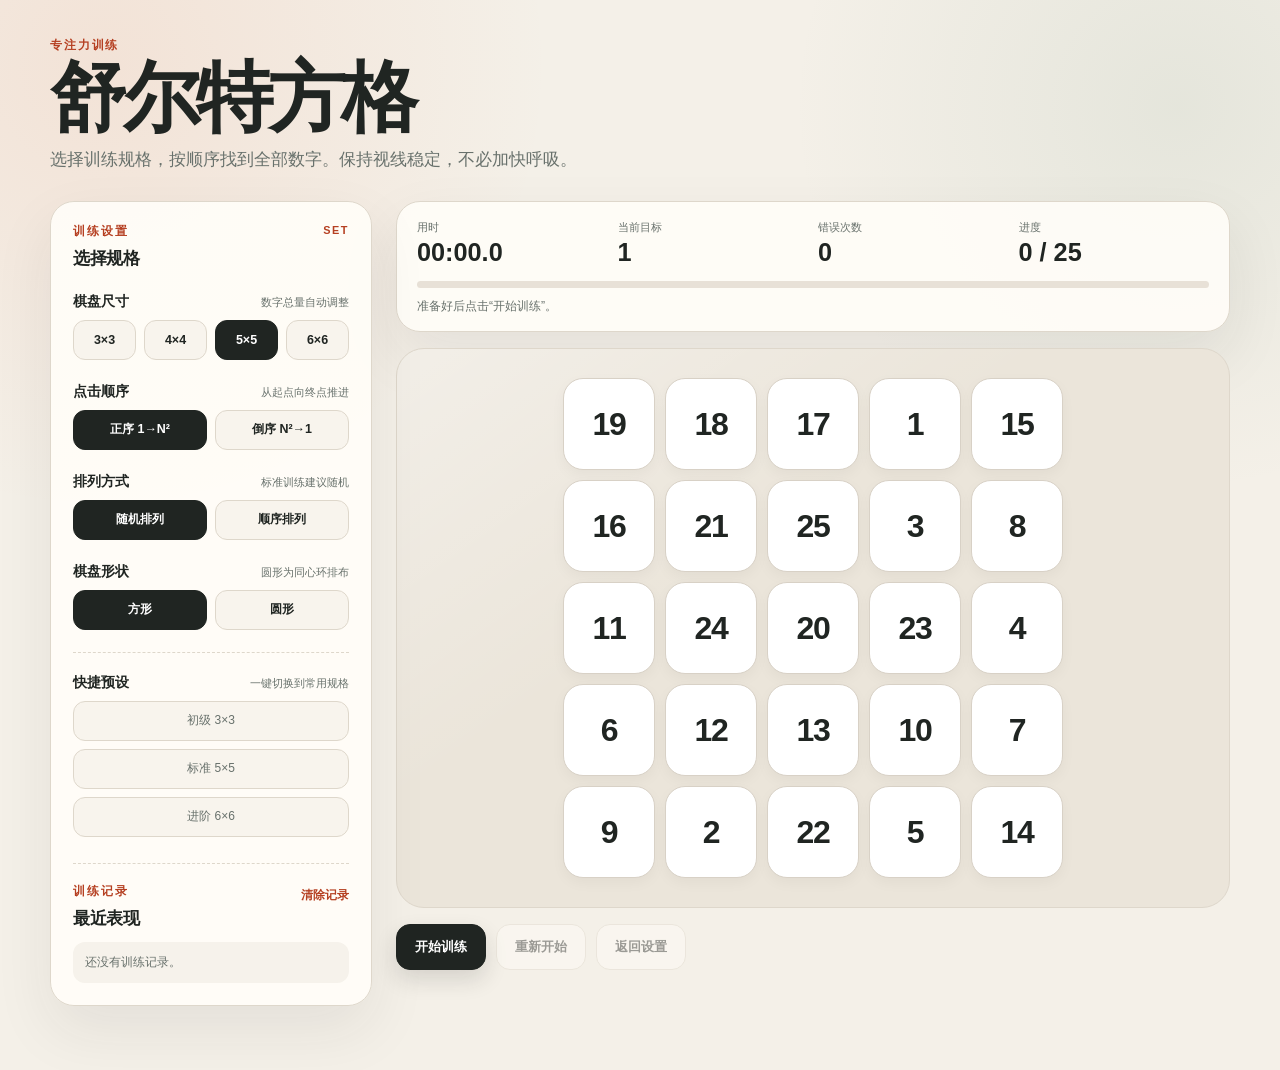
==== index.html @ ff6cb03b "chore: publish GitHub Pages index" ====
<!doctype html>
<html lang="zh-CN">
  <head>
    <meta charset="utf-8" />
    <meta name="viewport" content="width=device-width, initial-scale=1" />
    <meta name="theme-color" content="#f4f0e8" />
    <link rel="icon" href="data:image/svg+xml,%3Csvg xmlns='http://www.w3.org/2000/svg' viewBox='0 0 32 32'%3E%3Crect width='32' height='32' rx='8' fill='%23202522'/%3E%3Ctext x='16' y='22' text-anchor='middle' font-size='18' fill='white'%3E5%3C/text%3E%3C/svg%3E" />
    <title>舒尔特训练</title>
    <style>
:root {
  --bg: #f4f0e8;
  --surface: #fffdf8;
  --surface-strong: #ffffff;
  --ink: #202522;
  --muted: #68716c;
  --line: #ded7cb;
  --board-bg: #ebe5da;
  --accent: #e66b3d;
  --accent-deep: #b53f21;
  --success: #dcebdc;
  --success-ink: #536b59;
  --shadow: 0 24px 60px rgba(39, 43, 39, 0.08);
}

* {
  box-sizing: border-box;
}

html {
  min-width: 320px;
  background: var(--bg);
}

body {
  min-height: 100vh;
  margin: 0;
  color: var(--ink);
  background:
    radial-gradient(circle at 8% 6%, rgba(230, 107, 61, 0.1), transparent 28rem),
    radial-gradient(circle at 92% 10%, rgba(120, 153, 130, 0.12), transparent 24rem),
    var(--bg);
  font-family: "Avenir Next", "PingFang SC", "Hiragino Sans GB", "Microsoft YaHei", sans-serif;
  -webkit-font-smoothing: antialiased;
}

button {
  font: inherit;
}

button:focus-visible {
  outline: 3px solid rgba(230, 107, 61, 0.4);
  outline-offset: 3px;
}

.app-shell {
  width: min(1180px, calc(100% - 40px));
  margin: 0 auto;
  padding: 38px 0 64px;
}

.hero {
  max-width: 720px;
  margin-bottom: 26px;
}

.eyebrow {
  margin: 0 0 7px;
  color: var(--accent-deep);
  font-size: 0.72rem;
  font-weight: 800;
  letter-spacing: 0.16em;
  text-transform: uppercase;
}

h1,
h2,
p {
  margin-top: 0;
}

h1 {
  margin-bottom: 10px;
  font-size: clamp(2.2rem, 6vw, 4.9rem);
  line-height: 0.98;
  letter-spacing: -0.055em;
}

.hero-copy {
  max-width: 600px;
  margin-bottom: 0;
  color: var(--muted);
  font-size: clamp(0.94rem, 2vw, 1.08rem);
  line-height: 1.7;
}

.layout {
  display: grid;
  grid-template-columns: minmax(260px, 322px) minmax(0, 1fr);
  gap: 24px;
  align-items: start;
}

.panel {
  border: 1px solid var(--line);
  border-radius: 24px;
  background: rgba(255, 253, 248, 0.92);
  box-shadow: var(--shadow);
}

.settings-panel {
  position: sticky;
  top: 22px;
  padding: 22px;
}

.training-panel {
  min-width: 0;
  display: grid;
  gap: 16px;
}

.panel-heading,
.record-heading,
.result-heading {
  display: flex;
  align-items: flex-start;
  justify-content: space-between;
  gap: 16px;
}

.panel-heading h2,
.record-heading h2,
.result-heading h2 {
  margin-bottom: 0;
  font-size: 1.08rem;
  letter-spacing: -0.02em;
}

.panel-mark,
.result-badge {
  color: var(--accent-deep);
  font-size: 0.68rem;
  font-weight: 900;
  letter-spacing: 0.14em;
}

.field {
  margin-top: 22px;
}

.field-label {
  display: flex;
  align-items: baseline;
  justify-content: space-between;
  gap: 12px;
  margin-bottom: 9px;
}

.field-label span {
  font-size: 0.88rem;
  font-weight: 800;
}

.field-label small {
  color: var(--muted);
  font-size: 0.7rem;
  text-align: right;
}

.choice-row,
.preset-row {
  display: grid;
  gap: 8px;
}

.choice-row {
  grid-template-columns: repeat(2, minmax(0, 1fr));
}

.choice-row--four {
  grid-template-columns: repeat(4, minmax(0, 1fr));
}

.choice,
.preset {
  min-height: 40px;
  border: 1px solid var(--line);
  border-radius: 12px;
  color: var(--ink);
  background: #f8f4ed;
  cursor: pointer;
  transition: background 160ms ease, border-color 160ms ease, color 160ms ease, transform 160ms ease;
}

.choice {
  padding: 8px 7px;
  font-size: 0.78rem;
  font-weight: 800;
}

.preset {
  padding: 9px 10px;
  color: var(--muted);
  font-size: 0.75rem;
}

.choice:hover:not(:disabled),
.preset:hover:not(:disabled) {
  border-color: #b9afa1;
  transform: translateY(-1px);
}

.choice.is-active {
  color: #fff;
  background: var(--ink);
  border-color: var(--ink);
}

.choice:disabled,
.preset:disabled {
  cursor: not-allowed;
  opacity: 0.45;
}

.preset-field {
  padding-top: 20px;
  border-top: 1px dashed var(--line);
}

.record-heading {
  margin-top: 26px;
  padding-top: 20px;
  border-top: 1px dashed var(--line);
}

.text-button {
  padding: 4px 0;
  border: 0;
  color: var(--accent-deep);
  background: transparent;
  font-size: 0.72rem;
  font-weight: 800;
  cursor: pointer;
}

.history-list {
  display: grid;
  gap: 8px;
  margin: 12px 0 0;
  padding: 0;
  list-style: none;
}

.history-empty {
  padding: 12px;
  border-radius: 12px;
  color: var(--muted);
  background: #f6f2eb;
  font-size: 0.76rem;
}

.history-item {
  display: grid;
  gap: 3px;
  padding: 10px 11px;
  border: 1px solid #eee8de;
  border-radius: 12px;
  background: #fcfaf6;
  font-size: 0.74rem;
}

.history-item strong {
  font-size: 0.82rem;
}

.history-item span {
  color: var(--muted);
}

.status-panel {
  padding: 18px 20px 16px;
}

.status-grid {
  display: grid;
  grid-template-columns: repeat(4, minmax(0, 1fr));
  gap: 10px;
}

.stat {
  display: grid;
  gap: 4px;
  min-width: 0;
}

.stat-label {
  color: var(--muted);
  font-size: 0.7rem;
}

.stat strong {
  overflow: hidden;
  font-size: clamp(1.02rem, 2.5vw, 1.58rem);
  line-height: 1.05;
  text-overflow: ellipsis;
  white-space: nowrap;
}

.progress-track {
  height: 7px;
  margin-top: 16px;
  overflow: hidden;
  border-radius: 999px;
  background: #e8e1d7;
}

.progress-bar {
  width: 0;
  height: 100%;
  border-radius: inherit;
  background: linear-gradient(90deg, var(--accent), #f0a46d);
  transition: width 180ms ease;
}

.status-message {
  margin: 10px 0 0;
  color: var(--muted);
  font-size: 0.76rem;
}

.board-wrap {
  display: grid;
  place-items: center;
  min-height: min(60vw, 560px);
  padding: clamp(12px, 2.6vw, 24px);
  border: 1px solid var(--line);
  border-radius: 28px;
  background:
    linear-gradient(145deg, rgba(255, 255, 255, 0.38), transparent 40%),
    var(--board-bg);
}

.board {
  width: min(100%, 500px);
  aspect-ratio: 1;
}

.board[data-shape="square"] {
  display: grid;
  grid-template-columns: repeat(var(--size), minmax(0, 1fr));
  gap: clamp(5px, 1vw, 10px);
}

.board[data-shape="square"] .cell {
  width: 100%;
  aspect-ratio: 1;
}

.board[data-shape="circle"] {
  position: relative;
}

.board[data-shape="circle"] .cell {
  position: absolute;
  left: calc(var(--x) * 100%);
  top: calc(var(--y) * 100%);
  width: clamp(24px, calc(100% / (var(--size) + 8)), 54px);
  aspect-ratio: 1;
  font-size: clamp(0.72rem, 1.8vw, 1rem);
  transform: translate(-50%, -50%);
}

.cell {
  appearance: none;
  display: grid;
  place-items: center;
  min-width: 0;
  border: 1px solid #d8d1c6;
  border-radius: clamp(12px, 2vw, 20px);
  color: var(--ink);
  background: var(--surface-strong);
  box-shadow: 0 5px 14px rgba(32, 37, 34, 0.04);
  font-size: clamp(1rem, 3.2vw, 2rem);
  font-weight: 850;
  letter-spacing: -0.04em;
  cursor: pointer;
  user-select: none;
  transition: background 150ms ease, border-color 150ms ease, color 150ms ease, box-shadow 150ms ease, transform 150ms ease;
}

.cell:hover:not(:disabled):not(.done) {
  border-color: #b5aa9a;
  box-shadow: 0 9px 18px rgba(32, 37, 34, 0.09);
  transform: translateY(-2px);
}

.board[data-shape="circle"] .cell:hover:not(:disabled):not(.done) {
  transform: translate(-50%, -50%) translateY(-2px);
}

.cell:disabled {
  cursor: default;
  opacity: 1;
}

.cell.done {
  color: var(--success-ink);
  background: var(--success);
  border-color: #bfd8c2;
}

.cell.wrong {
  color: var(--accent-deep);
  background: #ffe2d8;
  border-color: #efb29d;
  animation: shake 280ms ease both;
}

@keyframes shake {
  0%,
  100% { translate: 0 0; }
  30% { translate: -4px 0; }
  60% { translate: 4px 0; }
}

.controls {
  display: flex;
  flex-wrap: wrap;
  gap: 10px;
}

.primary-button,
.secondary-button {
  min-height: 46px;
  padding: 0 18px;
  border-radius: 14px;
  font-size: 0.84rem;
  font-weight: 850;
  cursor: pointer;
  transition: transform 150ms ease, box-shadow 150ms ease, opacity 150ms ease;
}

.primary-button {
  border: 1px solid var(--ink);
  color: #fff;
  background: var(--ink);
  box-shadow: 0 10px 22px rgba(32, 37, 34, 0.14);
}

.secondary-button {
  border: 1px solid var(--line);
  color: var(--ink);
  background: var(--surface);
}

.primary-button:hover:not(:disabled),
.secondary-button:hover:not(:disabled) {
  transform: translateY(-2px);
}

.primary-button:disabled,
.secondary-button:disabled {
  cursor: not-allowed;
  opacity: 0.42;
}

.result-panel {
  padding: 20px;
}

.result-heading {
  margin-bottom: 18px;
}

.result-metrics {
  display: grid;
  grid-template-columns: repeat(3, minmax(0, 1fr));
  gap: 12px;
}

.result-metrics div {
  padding: 13px;
  border-radius: 14px;
  background: #f6f2eb;
}

.result-metrics span {
  display: block;
  margin-bottom: 6px;
  color: var(--muted);
  font-size: 0.7rem;
}

.result-metrics strong {
  font-size: clamp(1rem, 3vw, 1.38rem);
}

[hidden] {
  display: none !important;
}

@media (max-width: 900px) {
  .layout {
    grid-template-columns: 1fr;
  }

  .settings-panel {
    position: static;
    order: 2;
  }

  .training-panel {
    order: 1;
  }
}

@media (max-width: 560px) {
  .app-shell {
    width: min(100% - 28px, 560px);
    padding: 24px 0 44px;
  }

  .hero {
    margin-bottom: 20px;
  }

  .settings-panel,
  .status-panel,
  .result-panel {
    border-radius: 20px;
    padding: 17px;
  }

  .board-wrap {
    min-height: min(88vw, 520px);
    border-radius: 22px;
  }

  .status-grid {
    grid-template-columns: repeat(2, minmax(0, 1fr));
    row-gap: 13px;
  }

  .result-metrics {
    grid-template-columns: 1fr;
  }

  .primary-button,
  .secondary-button {
    flex: 1 1 140px;
  }
}

@media (prefers-reduced-motion: reduce) {
  *,
  *::before,
  *::after {
    scroll-behavior: auto !important;
    animation-duration: 0.001ms !important;
    animation-iteration-count: 1 !important;
    transition-duration: 0.001ms !important;
  }
}

    </style>
  </head>
  <body>
    <div class="app-shell">
      <header class="hero">
        <p class="eyebrow">专注力训练</p>
        <h1>舒尔特方格</h1>
        <p class="hero-copy">选择训练规格，按顺序找到全部数字。保持视线稳定，不必加快呼吸。</p>
      </header>

      <main class="layout">
        <aside class="panel settings-panel" id="settings">
          <div class="panel-heading">
            <div>
              <p class="eyebrow">训练设置</p>
              <h2>选择规格</h2>
            </div>
            <span class="panel-mark">SET</span>
          </div>

          <div class="field">
            <div class="field-label">
              <span>棋盘尺寸</span>
              <small>数字总量自动调整</small>
            </div>
            <div class="choice-row choice-row--four" role="group" aria-label="棋盘尺寸">
              <button class="choice" type="button" data-setting="size" data-value="3" aria-pressed="false">3×3</button>
              <button class="choice" type="button" data-setting="size" data-value="4" aria-pressed="false">4×4</button>
              <button class="choice" type="button" data-setting="size" data-value="5" aria-pressed="true">5×5</button>
              <button class="choice" type="button" data-setting="size" data-value="6" aria-pressed="false">6×6</button>
            </div>
          </div>

          <div class="field">
            <div class="field-label">
              <span>点击顺序</span>
              <small>从起点向终点推进</small>
            </div>
            <div class="choice-row" role="group" aria-label="点击顺序">
              <button class="choice" type="button" data-setting="order" data-value="asc" aria-pressed="true">正序 1→N²</button>
              <button class="choice" type="button" data-setting="order" data-value="desc" aria-pressed="false">倒序 N²→1</button>
            </div>
          </div>

          <div class="field">
            <div class="field-label">
              <span>排列方式</span>
              <small>标准训练建议随机</small>
            </div>
            <div class="choice-row" role="group" aria-label="排列方式">
              <button class="choice" type="button" data-setting="arrangement" data-value="random" aria-pressed="true">随机排列</button>
              <button class="choice" type="button" data-setting="arrangement" data-value="sequential" aria-pressed="false">顺序排列</button>
            </div>
          </div>

          <div class="field">
            <div class="field-label">
              <span>棋盘形状</span>
              <small>圆形为同心环排布</small>
            </div>
            <div class="choice-row" role="group" aria-label="棋盘形状">
              <button class="choice" type="button" data-setting="shape" data-value="square" aria-pressed="true">方形</button>
              <button class="choice" type="button" data-setting="shape" data-value="circle" aria-pressed="false">圆形</button>
            </div>
          </div>

          <div class="field preset-field">
            <div class="field-label">
              <span>快捷预设</span>
              <small>一键切换到常用规格</small>
            </div>
            <div class="preset-row">
              <button class="preset" type="button" data-preset="beginner">初级 3×3</button>
              <button class="preset" type="button" data-preset="standard">标准 5×5</button>
              <button class="preset" type="button" data-preset="advanced">进阶 6×6</button>
            </div>
          </div>

          <div class="record-heading">
            <div>
              <p class="eyebrow">训练记录</p>
              <h2>最近表现</h2>
            </div>
            <button class="text-button" id="clearBtn" type="button">清除记录</button>
          </div>
          <ol class="history-list" id="historyList"></ol>
        </aside>

        <section class="training-panel" aria-label="训练区域">
          <div class="panel status-panel">
            <div class="status-grid">
              <div class="stat">
                <span class="stat-label">用时</span>
                <strong id="timer">00:00.0</strong>
              </div>
              <div class="stat">
                <span class="stat-label">当前目标</span>
                <strong id="target">1</strong>
              </div>
              <div class="stat">
                <span class="stat-label">错误次数</span>
                <strong id="errors">0</strong>
              </div>
              <div class="stat">
                <span class="stat-label">进度</span>
                <strong id="progressText">0 / 25</strong>
              </div>
            </div>
            <div class="progress-track" aria-hidden="true">
              <div class="progress-bar" id="progressBar"></div>
            </div>
            <p class="status-message" id="statusMessage">准备好后点击“开始训练”。</p>
          </div>

          <div class="board-wrap">
            <div class="board" id="board" data-shape="square" role="grid" aria-label="舒尔特训练棋盘"></div>
          </div>

          <div class="controls">
            <button class="primary-button" id="startBtn" type="button">开始训练</button>
            <button class="secondary-button" id="restartBtn" type="button" disabled>重新开始</button>
            <button class="secondary-button" id="settingsBtn" type="button" disabled>返回设置</button>
          </div>

          <section class="panel result-panel" id="resultPanel" hidden aria-live="polite">
            <div class="result-heading">
              <div>
                <p class="eyebrow">本局结果</p>
                <h2>训练完成</h2>
              </div>
              <span class="result-badge">DONE</span>
            </div>
            <div class="result-metrics">
              <div>
                <span>本局用时</span>
                <strong id="lastTime">--</strong>
              </div>
              <div>
                <span>错误次数</span>
                <strong id="lastErrors">0</strong>
              </div>
              <div>
                <span>当前规格最佳</span>
                <strong id="bestTime">--</strong>
              </div>
            </div>
          </section>
        </section>
      </main>
    </div>

    <script>
(function (global) {
  function shuffle(items, random = Math.random) {
    const copy = [...items];
    for (let i = copy.length - 1; i > 0; i -= 1) {
      const j = Math.floor(random() * (i + 1));
      [copy[i], copy[j]] = [copy[j], copy[i]];
    }
    return copy;
  }

  function buildValues(size, order = 'asc', arrangement = 'random', random = Math.random) {
    const total = size * size;
    const values = Array.from({ length: total }, (_, index) => index + 1);
    const ordered = order === 'desc' ? values.reverse() : values;
    return arrangement === 'random' ? shuffle(ordered, random) : ordered;
  }

  function ringCounts(size) {
    if (size % 2 === 1) {
      const rings = Math.floor(size / 2);
      return [1, ...Array.from({ length: rings }, (_, index) => 8 * (index + 1))];
    }
    const rings = size / 2 - 1;
    return [4, ...Array.from({ length: rings }, (_, index) => 12 + index * 8)];
  }

  function clampPosition(value) {
    return Math.min(0.92, Math.max(0.08, value));
  }

  function createCircularSlots(size) {
    const counts = ringCounts(size);
    const slots = [];
    const centerOffset = 0.085;

    if (counts[0] === 1) {
      slots.push({ x: 0.5, y: 0.5 });
    } else {
      slots.push(
        { x: 0.5 - centerOffset, y: 0.5 - centerOffset },
        { x: 0.5 + centerOffset, y: 0.5 - centerOffset },
        { x: 0.5 - centerOffset, y: 0.5 + centerOffset },
        { x: 0.5 + centerOffset, y: 0.5 + centerOffset },
      );
    }

    const ringTotal = counts.length - 1;
    for (let ring = 1; ring <= ringTotal; ring += 1) {
      const radius = ringTotal === 1 ? 0.42 : 0.21 + (ring - 1) * 0.21;
      const count = counts[ring];
      const angleOffset = ring % 2 === 0 ? Math.PI / count : 0;
      for (let index = 0; index < count; index += 1) {
        const angle = -Math.PI / 2 + angleOffset + (index * Math.PI * 2) / count;
        slots.push({
          x: clampPosition(0.5 + Math.cos(angle) * radius),
          y: clampPosition(0.5 + Math.sin(angle) * radius),
        });
      }
    }

    return slots;
  }

  function specKey(settings) {
    return [settings.size, settings.order, settings.arrangement, settings.shape].join('-');
  }

  function formatTime(ms) {
    const totalSeconds = Math.max(0, ms) / 1000;
    const minutes = Math.floor(totalSeconds / 60);
    const seconds = Math.floor(totalSeconds % 60);
    const tenths = Math.floor((totalSeconds * 10) % 10);
    return `${String(minutes).padStart(2, '0')}:${String(seconds).padStart(2, '0')}.${tenths}`;
  }

  const api = { buildValues, createCircularSlots, formatTime, shuffle, specKey };
  if (typeof module !== 'undefined' && module.exports) module.exports = api;
  global.SchulteCore = api;
})(typeof globalThis !== 'undefined' ? globalThis : this);

(function () {
  const core = globalThis.SchulteCore;
  const STORAGE_KEY = 'schulte-training-v1';
  const defaultSettings = {
    size: 5,
    order: 'asc',
    arrangement: 'random',
    shape: 'square',
  };

  const elements = {
    board: document.querySelector('#board'),
    settings: document.querySelector('#settings'),
    startBtn: document.querySelector('#startBtn'),
    restartBtn: document.querySelector('#restartBtn'),
    settingsBtn: document.querySelector('#settingsBtn'),
    clearBtn: document.querySelector('#clearBtn'),
    timer: document.querySelector('#timer'),
    target: document.querySelector('#target'),
    errors: document.querySelector('#errors'),
    progressText: document.querySelector('#progressText'),
    progressBar: document.querySelector('#progressBar'),
    statusMessage: document.querySelector('#statusMessage'),
    resultPanel: document.querySelector('#resultPanel'),
    lastTime: document.querySelector('#lastTime'),
    lastErrors: document.querySelector('#lastErrors'),
    bestTime: document.querySelector('#bestTime'),
    historyList: document.querySelector('#historyList'),
  };

  const state = {
    settings: { ...defaultSettings },
    phase: 'idle',
    values: [],
    current: 1,
    completed: 0,
    errors: 0,
    startedAt: 0,
    timerId: null,
    elapsed: 0,
  };

  let stats = loadStats();

  function loadStats() {
    try {
      const parsed = JSON.parse(localStorage.getItem(STORAGE_KEY) || 'null');
      if (parsed && typeof parsed === 'object') {
        return { best: parsed.best || {}, records: Array.isArray(parsed.records) ? parsed.records : [] };
      }
    } catch (_error) {
      // Storage can be unavailable in private browsing contexts.
    }
    return { best: {}, records: [] };
  }

  function persistStats() {
    try {
      localStorage.setItem(STORAGE_KEY, JSON.stringify(stats));
    } catch (_error) {
      // The training still works if storage is unavailable.
    }
  }

  function totalValues() {
    return state.settings.size * state.settings.size;
  }

  function firstTarget() {
    return state.settings.order === 'asc' ? 1 : totalValues();
  }

  function nextTarget() {
    return state.settings.order === 'asc' ? state.current + 1 : state.current - 1;
  }

  function createValues() {
    return core.buildValues(
      state.settings.size,
      state.settings.order,
      state.settings.arrangement,
      Math.random,
    );
  }

  function clearTimer() {
    if (state.timerId !== null) {
      window.clearInterval(state.timerId);
      state.timerId = null;
    }
    const runningFor = state.phase === 'running' ? performance.now() - state.startedAt : state.elapsed;
    if (runningFor > 0) state.elapsed = runningFor;
  }

  function renderSettings() {
    const locked = state.phase === 'running';
    document.querySelectorAll('[data-setting]').forEach((button) => {
      const selected = String(state.settings[button.dataset.setting]) === button.dataset.value;
      button.classList.toggle('is-active', selected);
      button.setAttribute('aria-pressed', String(selected));
      button.disabled = locked;
    });
    document.querySelectorAll('[data-preset]').forEach((button) => {
      button.disabled = locked;
    });
  }

  function renderBoard(values = createValues()) {
    state.values = values;
    const size = state.settings.size;
    const shape = state.settings.shape;
    elements.board.dataset.shape = shape;
    elements.board.style.setProperty('--size', size);
    elements.board.innerHTML = '';

    const slots = shape === 'circle' ? core.createCircularSlots(size) : null;
    values.forEach((value, index) => {
      const cell = document.createElement('button');
      cell.type = 'button';
      cell.className = 'cell';
      cell.dataset.value = String(value);
      cell.setAttribute('role', 'gridcell');
      cell.setAttribute('aria-label', `数字 ${value}`);
      cell.textContent = value;
      if (slots) {
        cell.style.setProperty('--x', slots[index].x);
        cell.style.setProperty('--y', slots[index].y);
      }
      cell.addEventListener('click', () => handleCellClick(cell, value));
      elements.board.append(cell);
    });
  }

  function resetToIdle() {
    clearTimer();
    state.phase = 'idle';
    state.elapsed = 0;
    state.completed = 0;
    state.errors = 0;
    state.current = firstTarget();
    elements.resultPanel.hidden = true;
    elements.statusMessage.textContent = '准备好后点击“开始训练”。';
    renderBoard();
    renderSettings();
    updateDisplay();
    renderStats();
  }

  function startGame() {
    clearTimer();
    state.phase = 'running';
    state.elapsed = 0;
    state.completed = 0;
    state.errors = 0;
    state.current = firstTarget();
    state.startedAt = performance.now();
    elements.resultPanel.hidden = true;
    elements.statusMessage.textContent = state.settings.order === 'asc' ? '从 1 开始，依次点击到终点。' : `从 ${totalValues()} 开始倒序点击。`;
    renderBoard();
    renderSettings();
    updateDisplay();
    state.timerId = window.setInterval(updateTimer, 100);
  }

  function updateTimer() {
    if (state.phase !== 'running') return;
    state.elapsed = performance.now() - state.startedAt;
    elements.timer.textContent = core.formatTime(state.elapsed);
  }

  function updateDisplay() {
    const total = totalValues();
    const targetValue = state.phase === 'complete' ? '完成' : state.current;
    elements.timer.textContent = core.formatTime(state.elapsed);
    elements.target.textContent = targetValue;
    elements.errors.textContent = state.errors;
    elements.progressText.textContent = `${state.completed} / ${total}`;
    elements.progressBar.style.width = `${(state.completed / total) * 100}%`;
    elements.startBtn.disabled = state.phase === 'running';
    elements.restartBtn.disabled = state.phase === 'idle';
    elements.settingsBtn.disabled = state.phase === 'idle';
  }

  function handleCellClick(cell, value) {
    if (state.phase !== 'running') return;
    if (value !== state.current) {
      state.errors += 1;
      cell.classList.add('wrong');
      window.setTimeout(() => cell.classList.remove('wrong'), 320);
      elements.statusMessage.textContent = `先找 ${state.current}，不要急着跳数字。`;
      updateDisplay();
      return;
    }

    cell.classList.add('done');
    cell.disabled = true;
    state.completed += 1;
    if (state.completed >= totalValues()) {
      state.current = null;
      finishGame();
      return;
    }
    state.current = nextTarget();
    elements.statusMessage.textContent = `很好，继续找 ${state.current}。`;
    updateDisplay();
  }

  function finishGame() {
    state.elapsed = performance.now() - state.startedAt;
    if (state.timerId !== null) {
      window.clearInterval(state.timerId);
      state.timerId = null;
    }
    state.phase = 'complete';
    state.current = null;
    saveResult();
    updateDisplay();
    renderSettings();
    renderStats();
    elements.statusMessage.textContent = '训练完成，成绩已记录。';
    elements.resultPanel.hidden = false;
  }

  function saveResult() {
    const settings = { ...state.settings };
    const key = core.specKey(settings);
    const previousBest = stats.best[key];
    if (previousBest === undefined || state.elapsed < previousBest) {
      stats.best[key] = state.elapsed;
    }
    stats.records.unshift({
      key,
      settings,
      size: settings.size,
      order: settings.order,
      arrangement: settings.arrangement,
      shape: settings.shape,
      ms: state.elapsed,
      errors: state.errors,
      completedAt: Date.now(),
    });
    stats.records = stats.records.slice(0, 5);
    persistStats();
  }

  function orderLabel(order) {
    return order === 'asc' ? '正序' : '倒序';
  }

  function arrangementLabel(arrangement) {
    return arrangement === 'random' ? '随机' : '顺序';
  }

  function shapeLabel(shape) {
    return shape === 'circle' ? '圆形' : '方形';
  }

  function specLabel(settings) {
    return `${settings.size}×${settings.size} ${shapeLabel(settings.shape)} · ${orderLabel(settings.order)} · ${arrangementLabel(settings.arrangement)}`;
  }

  function renderStats() {
    const currentKey = core.specKey(state.settings);
    const best = stats.best[currentKey];
    elements.bestTime.textContent = best === undefined ? '--' : core.formatTime(best);
    const latestForSpec = stats.records.find((record) => record.key === currentKey);
    elements.lastTime.textContent = latestForSpec ? core.formatTime(latestForSpec.ms) : '--';
    elements.lastErrors.textContent = latestForSpec ? latestForSpec.errors : '0';
    renderHistory();
  }

  function renderHistory() {
    elements.historyList.innerHTML = '';
    if (stats.records.length === 0) {
      const empty = document.createElement('li');
      empty.className = 'history-empty';
      empty.textContent = '还没有训练记录。';
      elements.historyList.append(empty);
      return;
    }

    stats.records.forEach((record) => {
      const item = document.createElement('li');
      item.className = 'history-item';
      const main = document.createElement('strong');
      main.textContent = `${core.formatTime(record.ms)} · ${record.errors} 错`;
      const detail = document.createElement('span');
      detail.textContent = specLabel(record.settings);
      item.append(main, detail);
      elements.historyList.append(item);
    });
  }

  function setSetting(key, value) {
    if (state.phase === 'running') return;
    if (state.phase === 'complete') {
      state.phase = 'idle';
      elements.resultPanel.hidden = true;
    }
    state.settings[key] = key === 'size' ? Number(value) : value;
    state.phase = 'idle';
    state.elapsed = 0;
    state.completed = 0;
    state.errors = 0;
    state.current = firstTarget();
    renderSettings();
    renderBoard();
    updateDisplay();
    renderStats();
  }

  function applyPreset(preset) {
    if (state.phase === 'running') return;
    const presets = {
      beginner: { size: 3, order: 'asc', arrangement: 'random', shape: 'square' },
      standard: { size: 5, order: 'asc', arrangement: 'random', shape: 'square' },
      advanced: { size: 6, order: 'asc', arrangement: 'random', shape: 'circle' },
    };
    state.settings = { ...presets[preset] };
    state.phase = 'idle';
    state.elapsed = 0;
    state.completed = 0;
    state.errors = 0;
    state.current = firstTarget();
    elements.resultPanel.hidden = true;
    renderSettings();
    renderBoard();
    updateDisplay();
    renderStats();
  }

  document.querySelectorAll('[data-setting]').forEach((button) => {
    button.addEventListener('click', () => setSetting(button.dataset.setting, button.dataset.value));
  });

  document.querySelectorAll('[data-preset]').forEach((button) => {
    button.addEventListener('click', () => applyPreset(button.dataset.preset));
  });

  elements.startBtn.addEventListener('click', startGame);
  elements.restartBtn.addEventListener('click', startGame);
  elements.settingsBtn.addEventListener('click', resetToIdle);
  elements.clearBtn.addEventListener('click', () => {
    stats = { best: {}, records: [] };
    localStorage.removeItem(STORAGE_KEY);
    renderStats();
    elements.statusMessage.textContent = '训练记录已清除。';
  });

  state.values = createValues();
  state.current = firstTarget();
  renderSettings();
  renderBoard(state.values);
  updateDisplay();
  renderStats();
})();

    </script>
  </body>
</html>
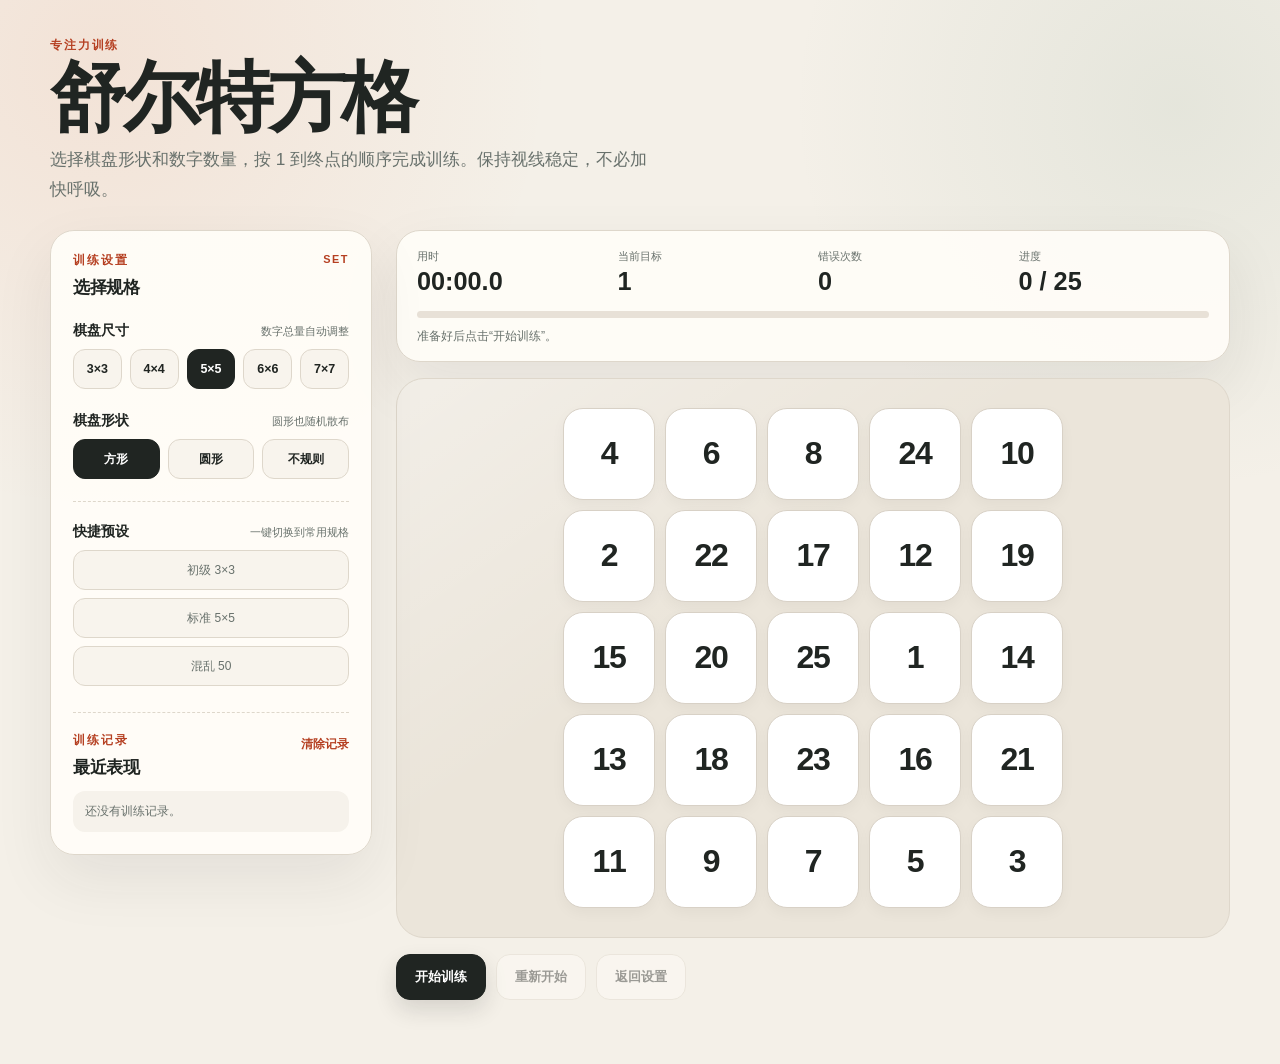
==== commit c1179966: "feat: add chaotic shape layouts and 7x7 mode" ====
--- a/index.html
+++ b/index.html
@@ -174,11 +174,11 @@
 }
 
 .choice-row {
-  grid-template-columns: repeat(2, minmax(0, 1fr));
-}
-
-.choice-row--four {
-  grid-template-columns: repeat(4, minmax(0, 1fr));
+  grid-template-columns: repeat(auto-fit, minmax(72px, 1fr));
+}
+
+.choice-row--size {
+  grid-template-columns: repeat(auto-fit, minmax(46px, 1fr));
 }
 
 .choice,
@@ -356,18 +356,21 @@
   aspect-ratio: 1;
 }
 
-.board[data-shape="circle"] {
+.board[data-shape="circle"],
+.board[data-shape="irregular"] {
   position: relative;
 }
 
-.board[data-shape="circle"] .cell {
+.board[data-shape="circle"] .cell,
+.board[data-shape="irregular"] .cell {
   position: absolute;
   left: calc(var(--x) * 100%);
   top: calc(var(--y) * 100%);
-  width: clamp(24px, calc(100% / (var(--size) + 8)), 54px);
+  width: min(64px, calc(100% / var(--cell-divisor)));
   aspect-ratio: 1;
+  border-radius: var(--radius, 50%);
   font-size: clamp(0.72rem, 1.8vw, 1rem);
-  transform: translate(-50%, -50%);
+  transform: translate(-50%, -50%) scale(var(--scale, 1));
 }
 
 .cell {
@@ -388,14 +391,15 @@
   transition: background 150ms ease, border-color 150ms ease, color 150ms ease, box-shadow 150ms ease, transform 150ms ease;
 }
 
-.cell:hover:not(:disabled):not(.done) {
+.cell:hover:not(:disabled):not(.correct) {
   border-color: #b5aa9a;
   box-shadow: 0 9px 18px rgba(32, 37, 34, 0.09);
   transform: translateY(-2px);
 }
 
-.board[data-shape="circle"] .cell:hover:not(:disabled):not(.done) {
-  transform: translate(-50%, -50%) translateY(-2px);
+.board[data-shape="circle"] .cell:hover:not(:disabled):not(.correct),
+.board[data-shape="irregular"] .cell:hover:not(:disabled):not(.correct) {
+  transform: translate(-50%, -50%) scale(var(--scale, 1)) translateY(-2px);
 }
 
 .cell:disabled {
@@ -403,10 +407,11 @@
   opacity: 1;
 }
 
-.cell.done {
+.cell.correct {
   color: var(--success-ink);
-  background: var(--success);
-  border-color: #bfd8c2;
+  background: #e2f1e4;
+  border-color: #9ecaa5;
+  animation: correctPulse 380ms ease-out both;
 }
 
 .cell.wrong {
@@ -421,6 +426,12 @@
   100% { translate: 0 0; }
   30% { translate: -4px 0; }
   60% { translate: 4px 0; }
+}
+
+@keyframes correctPulse {
+  0% { box-shadow: 0 0 0 0 rgba(100, 173, 112, 0); }
+  42% { box-shadow: 0 0 0 8px rgba(100, 173, 112, 0.22); }
+  100% { box-shadow: 0 0 0 0 rgba(100, 173, 112, 0); }
 }
 
 .controls {
@@ -569,7 +580,7 @@
       <header class="hero">
         <p class="eyebrow">专注力训练</p>
         <h1>舒尔特方格</h1>
-        <p class="hero-copy">选择训练规格，按顺序找到全部数字。保持视线稳定，不必加快呼吸。</p>
+        <p class="hero-copy">选择棋盘形状和数字数量，按 1 到终点的顺序完成训练。保持视线稳定，不必加快呼吸。</p>
       </header>
 
       <main class="layout">
@@ -587,44 +598,18 @@
               <span>棋盘尺寸</span>
               <small>数字总量自动调整</small>
             </div>
-            <div class="choice-row choice-row--four" role="group" aria-label="棋盘尺寸">
-              <button class="choice" type="button" data-setting="size" data-value="3" aria-pressed="false">3×3</button>
-              <button class="choice" type="button" data-setting="size" data-value="4" aria-pressed="false">4×4</button>
-              <button class="choice" type="button" data-setting="size" data-value="5" aria-pressed="true">5×5</button>
-              <button class="choice" type="button" data-setting="size" data-value="6" aria-pressed="false">6×6</button>
-            </div>
-          </div>
-
-          <div class="field">
-            <div class="field-label">
-              <span>点击顺序</span>
-              <small>从起点向终点推进</small>
-            </div>
-            <div class="choice-row" role="group" aria-label="点击顺序">
-              <button class="choice" type="button" data-setting="order" data-value="asc" aria-pressed="true">正序 1→N²</button>
-              <button class="choice" type="button" data-setting="order" data-value="desc" aria-pressed="false">倒序 N²→1</button>
-            </div>
-          </div>
-
-          <div class="field">
-            <div class="field-label">
-              <span>排列方式</span>
-              <small>标准训练建议随机</small>
-            </div>
-            <div class="choice-row" role="group" aria-label="排列方式">
-              <button class="choice" type="button" data-setting="arrangement" data-value="random" aria-pressed="true">随机排列</button>
-              <button class="choice" type="button" data-setting="arrangement" data-value="sequential" aria-pressed="false">顺序排列</button>
-            </div>
+            <div class="choice-row choice-row--size" id="sizeChoices" role="group" aria-label="棋盘尺寸"></div>
           </div>
 
           <div class="field">
             <div class="field-label">
               <span>棋盘形状</span>
-              <small>圆形为同心环排布</small>
+              <small>圆形也随机散布</small>
             </div>
             <div class="choice-row" role="group" aria-label="棋盘形状">
               <button class="choice" type="button" data-setting="shape" data-value="square" aria-pressed="true">方形</button>
               <button class="choice" type="button" data-setting="shape" data-value="circle" aria-pressed="false">圆形</button>
+              <button class="choice" type="button" data-setting="shape" data-value="irregular" aria-pressed="false">不规则</button>
             </div>
           </div>
 
@@ -636,7 +621,7 @@
             <div class="preset-row">
               <button class="preset" type="button" data-preset="beginner">初级 3×3</button>
               <button class="preset" type="button" data-preset="standard">标准 5×5</button>
-              <button class="preset" type="button" data-preset="advanced">进阶 6×6</button>
+              <button class="preset" type="button" data-preset="chaos">混乱 50</button>
             </div>
           </div>
 
@@ -724,61 +709,193 @@
     return copy;
   }
 
-  function buildValues(size, order = 'asc', arrangement = 'random', random = Math.random) {
-    const total = size * size;
-    const values = Array.from({ length: total }, (_, index) => index + 1);
-    const ordered = order === 'desc' ? values.reverse() : values;
-    return arrangement === 'random' ? shuffle(ordered, random) : ordered;
-  }
-
-  function ringCounts(size) {
-    if (size % 2 === 1) {
-      const rings = Math.floor(size / 2);
-      return [1, ...Array.from({ length: rings }, (_, index) => 8 * (index + 1))];
-    }
-    const rings = size / 2 - 1;
-    return [4, ...Array.from({ length: rings }, (_, index) => 12 + index * 8)];
-  }
-
-  function clampPosition(value) {
-    return Math.min(0.92, Math.max(0.08, value));
-  }
-
-  function createCircularSlots(size) {
-    const counts = ringCounts(size);
-    const slots = [];
-    const centerOffset = 0.085;
-
-    if (counts[0] === 1) {
-      slots.push({ x: 0.5, y: 0.5 });
-    } else {
-      slots.push(
-        { x: 0.5 - centerOffset, y: 0.5 - centerOffset },
-        { x: 0.5 + centerOffset, y: 0.5 - centerOffset },
-        { x: 0.5 - centerOffset, y: 0.5 + centerOffset },
-        { x: 0.5 + centerOffset, y: 0.5 + centerOffset },
-      );
-    }
-
-    const ringTotal = counts.length - 1;
-    for (let ring = 1; ring <= ringTotal; ring += 1) {
-      const radius = ringTotal === 1 ? 0.42 : 0.21 + (ring - 1) * 0.21;
-      const count = counts[ring];
-      const angleOffset = ring % 2 === 0 ? Math.PI / count : 0;
-      for (let index = 0; index < count; index += 1) {
-        const angle = -Math.PI / 2 + angleOffset + (index * Math.PI * 2) / count;
-        slots.push({
-          x: clampPosition(0.5 + Math.cos(angle) * radius),
-          y: clampPosition(0.5 + Math.sin(angle) * radius),
+  function buildValues(count, random = Math.random) {
+    return shuffle(Array.from({ length: count }, (_, index) => index + 1), random);
+  }
+
+  function clamp(value, minimum, maximum) {
+    return Math.min(maximum, Math.max(minimum, value));
+  }
+
+  function distance(a, b) {
+    return Math.hypot(a.x - b.x, a.y - b.y);
+  }
+
+  function pairwiseMinDistance(points) {
+    let minimum = Infinity;
+    for (let i = 0; i < points.length; i += 1) {
+      for (let j = i + 1; j < points.length; j += 1) {
+        minimum = Math.min(minimum, distance(points[i], points[j]));
+      }
+    }
+    return Number.isFinite(minimum) ? minimum : 1;
+  }
+
+  function selectCandidates(candidates, count, random) {
+    const shuffled = shuffle(candidates, random);
+    if (shuffled.length <= count) return shuffled;
+
+    const radiusLimit = 0.75;
+    const boundary = shuffled.filter((candidate) => candidate.radius >= radiusLimit);
+    const boundaryTarget = Math.min(boundary.length, Math.max(4, Math.round(count * 0.24)));
+    const selected = boundary.slice(0, boundaryTarget);
+    const selectedSet = new Set(selected);
+
+    for (const candidate of shuffled) {
+      if (selected.length >= count) break;
+      if (!selectedSet.has(candidate)) {
+        selected.push(candidate);
+        selectedSet.add(candidate);
+      }
+    }
+    return selected;
+  }
+
+  function createCircularLayout(count, random = Math.random) {
+    let gridSize = Math.max(5, Math.ceil(Math.sqrt(count / 0.58)));
+    let candidates = [];
+    let spacing = 1 / gridSize;
+
+    while (gridSize <= 20) {
+      candidates = [];
+      spacing = 1 / gridSize;
+      const boundaryRadius = 0.455;
+      for (let row = 0; row < gridSize; row += 1) {
+        for (let column = 0; column < gridSize; column += 1) {
+          const x = (column + 0.5) * spacing;
+          const y = (row + 0.5) * spacing;
+          const radius = Math.hypot(x - 0.5, y - 0.5);
+          if (radius <= boundaryRadius - spacing * 0.25) candidates.push({ x, y, radius });
+        }
+      }
+      if (candidates.length >= count + Math.max(4, Math.round(count * 0.12))) break;
+      gridSize += 1;
+    }
+
+    const selected = selectCandidates(candidates, count, random);
+    const jitter = spacing * 0.08;
+    const slots = selected.map((candidate) => ({
+      x: clamp(candidate.x + (random() - 0.5) * jitter * 2, 0.04, 0.96),
+      y: clamp(candidate.y + (random() - 0.5) * jitter * 2, 0.04, 0.96),
+    }));
+    const actualMin = pairwiseMinDistance(slots);
+    return {
+      slots: shuffle(slots, random),
+      cellRatio: Math.min(0.14, actualMin * 0.78),
+    };
+  }
+
+  function createIrregularLayout(count, random = Math.random) {
+    const columns = Math.max(5, Math.ceil(Math.sqrt(count * 1.25)));
+    const rows = Math.max(4, Math.ceil((count + Math.max(3, Math.round(count * 0.22))) / columns));
+    const spacingX = 1 / columns;
+    const spacingY = 1 / rows;
+    const minSpacing = Math.min(spacingX, spacingY);
+    const candidates = [];
+
+    for (let row = 0; row < rows; row += 1) {
+      for (let column = 0; column < columns; column += 1) {
+        candidates.push({
+          x: (column + 0.5) * spacingX,
+          y: (row + 0.5) * spacingY,
         });
       }
     }
 
-    return slots;
+    const selected = shuffle(candidates, random).slice(0, count);
+    const slots = selected.map((candidate) => {
+      const jitterX = spacingX * 0.08 * (random() * 2 - 1);
+      const jitterY = spacingY * 0.08 * (random() * 2 - 1);
+      return {
+        x: clamp(candidate.x + jitterX, 0.03, 0.97),
+        y: clamp(candidate.y + jitterY, 0.03, 0.97),
+      };
+    });
+
+    return {
+      slots: shuffle(slots, random),
+      cellRatio: Math.min(0.12, minSpacing * 0.72),
+    };
+  }
+
+  function objective(values, slots) {
+    let minimum = Infinity;
+    let total = 0;
+    const slotByValue = new Map();
+    slots.forEach((slot, index) => slotByValue.set(values[index], slot));
+    for (let value = 1; value < values.length; value += 1) {
+      const current = distance(slotByValue.get(value), slotByValue.get(value + 1));
+      minimum = Math.min(minimum, current);
+      total += current;
+    }
+    return minimum + total * 0.0001;
+  }
+
+  function assignValuesToSlots(slots, random = Math.random) {
+    const count = slots.length;
+    if (count === 0) return [];
+
+    const unvisited = slots.map((_, index) => index);
+    const path = [];
+    let currentIndex = unvisited.splice(Math.floor(random() * unvisited.length), 1)[0];
+    path.push(currentIndex);
+
+    while (unvisited.length > 0) {
+      let bestDistance = -Infinity;
+      let bestCandidates = [];
+      for (const index of unvisited) {
+        const currentDistance = distance(slots[currentIndex], slots[index]);
+        if (currentDistance > bestDistance + 1e-9) {
+          bestDistance = currentDistance;
+          bestCandidates = [index];
+        } else if (Math.abs(currentDistance - bestDistance) <= 1e-9) {
+          bestCandidates.push(index);
+        }
+      }
+      currentIndex = bestCandidates[Math.floor(random() * bestCandidates.length)];
+      unvisited.splice(unvisited.indexOf(currentIndex), 1);
+      path.push(currentIndex);
+    }
+
+    const values = new Array(count);
+    path.forEach((slotIndex, valueIndex) => {
+      values[slotIndex] = valueIndex + 1;
+    });
+
+    let bestScore = objective(values, slots);
+    const iterations = count * 260;
+    for (let iteration = 0; iteration < iterations; iteration += 1) {
+      const first = Math.floor(random() * count);
+      const second = Math.floor(random() * count);
+      if (first === second) continue;
+      [values[first], values[second]] = [values[second], values[first]];
+      const nextScore = objective(values, slots);
+      if (nextScore >= bestScore) {
+        bestScore = nextScore;
+      } else {
+        [values[first], values[second]] = [values[second], values[first]];
+      }
+    }
+
+    return values;
+  }
+
+  function createSquareLayout(size) {
+    const slots = [];
+    for (let row = 0; row < size; row += 1) {
+      for (let column = 0; column < size; column += 1) {
+        slots.push({
+          x: (column + 0.5) / size,
+          y: (row + 0.5) / size,
+        });
+      }
+    }
+    return { slots, cellRatio: 1 / size };
   }
 
   function specKey(settings) {
-    return [settings.size, settings.order, settings.arrangement, settings.shape].join('-');
+    if (settings.shape === 'square') return `square-${settings.squareSize}x${settings.squareSize}`;
+    return `${settings.shape}-${settings.count}`;
   }
 
   function formatTime(ms) {
@@ -789,7 +906,16 @@
     return `${String(minutes).padStart(2, '0')}:${String(seconds).padStart(2, '0')}.${tenths}`;
   }
 
-  const api = { buildValues, createCircularSlots, formatTime, shuffle, specKey };
+  const api = {
+    assignValuesToSlots,
+    buildValues,
+    createCircularLayout,
+    createIrregularLayout,
+    createSquareLayout,
+    formatTime,
+    shuffle,
+    specKey,
+  };
   if (typeof module !== 'undefined' && module.exports) module.exports = api;
   global.SchulteCore = api;
 })(typeof globalThis !== 'undefined' ? globalThis : this);
@@ -797,16 +923,18 @@
 (function () {
   const core = globalThis.SchulteCore;
   const STORAGE_KEY = 'schulte-training-v1';
+  const SQUARE_SIZES = [3, 4, 5, 6, 7];
+  const COUNT_SIZES = [15, 20, 25, 30, 35, 40, 45, 50];
   const defaultSettings = {
-    size: 5,
-    order: 'asc',
-    arrangement: 'random',
     shape: 'square',
+    squareSize: 5,
+    count: 25,
   };
 
   const elements = {
     board: document.querySelector('#board'),
     settings: document.querySelector('#settings'),
+    sizeChoices: document.querySelector('#sizeChoices'),
     startBtn: document.querySelector('#startBtn'),
     restartBtn: document.querySelector('#restartBtn'),
     settingsBtn: document.querySelector('#settingsBtn'),
@@ -828,6 +956,8 @@
     settings: { ...defaultSettings },
     phase: 'idle',
     values: [],
+    layout: null,
+    total: 25,
     current: 1,
     completed: 0,
     errors: 0,
@@ -858,25 +988,10 @@
     }
   }
 
-  function totalValues() {
-    return state.settings.size * state.settings.size;
-  }
-
-  function firstTarget() {
-    return state.settings.order === 'asc' ? 1 : totalValues();
-  }
-
-  function nextTarget() {
-    return state.settings.order === 'asc' ? state.current + 1 : state.current - 1;
-  }
-
-  function createValues() {
-    return core.buildValues(
-      state.settings.size,
-      state.settings.order,
-      state.settings.arrangement,
-      Math.random,
-    );
+  function currentTotal() {
+    return state.settings.shape === 'square'
+      ? state.settings.squareSize * state.settings.squareSize
+      : state.settings.count;
   }
 
   function clearTimer() {
@@ -884,14 +999,36 @@
       window.clearInterval(state.timerId);
       state.timerId = null;
     }
-    const runningFor = state.phase === 'running' ? performance.now() - state.startedAt : state.elapsed;
-    if (runningFor > 0) state.elapsed = runningFor;
+    if (state.phase === 'running') state.elapsed = performance.now() - state.startedAt;
+  }
+
+  function renderSizeChoices() {
+    const isSquare = state.settings.shape === 'square';
+    const options = isSquare
+      ? SQUARE_SIZES.map((size) => ({ value: size, label: `${size}×${size}` }))
+      : COUNT_SIZES.map((count) => ({ value: count, label: String(count) }));
+    const selectedValue = isSquare ? state.settings.squareSize : state.settings.count;
+    elements.sizeChoices.innerHTML = '';
+    options.forEach((option) => {
+      const button = document.createElement('button');
+      button.type = 'button';
+      button.className = 'choice';
+      button.dataset.setting = 'size';
+      button.dataset.value = String(option.value);
+      button.textContent = option.label;
+      button.setAttribute('aria-pressed', String(option.value === selectedValue));
+      if (option.value === selectedValue) button.classList.add('is-active');
+      elements.sizeChoices.append(button);
+    });
   }
 
   function renderSettings() {
+    renderSizeChoices();
     const locked = state.phase === 'running';
     document.querySelectorAll('[data-setting]').forEach((button) => {
-      const selected = String(state.settings[button.dataset.setting]) === button.dataset.value;
+      const selected = button.dataset.setting === 'shape'
+        ? button.dataset.value === state.settings.shape
+        : Number(button.dataset.value) === (state.settings.shape === 'square' ? state.settings.squareSize : state.settings.count);
       button.classList.toggle('is-active', selected);
       button.setAttribute('aria-pressed', String(selected));
       button.disabled = locked;
@@ -901,15 +1038,24 @@
     });
   }
 
-  function renderBoard(values = createValues()) {
+  function createLayout(random) {
+    if (state.settings.shape === 'square') return core.createSquareLayout(state.settings.squareSize);
+    if (state.settings.shape === 'circle') return core.createCircularLayout(state.settings.count, random);
+    return core.createIrregularLayout(state.settings.count, random);
+  }
+
+  function renderBoard(random = Math.random) {
+    const layout = createLayout(random);
+    const values = core.assignValuesToSlots(layout.slots, random);
+    state.layout = layout;
     state.values = values;
-    const size = state.settings.size;
-    const shape = state.settings.shape;
-    elements.board.dataset.shape = shape;
-    elements.board.style.setProperty('--size', size);
+    state.total = values.length;
+
+    elements.board.dataset.shape = state.settings.shape;
+    elements.board.style.setProperty('--size', state.settings.shape === 'square' ? state.settings.squareSize : 0);
+    elements.board.style.setProperty('--cell-divisor', String(1 / layout.cellRatio));
     elements.board.innerHTML = '';
 
-    const slots = shape === 'circle' ? core.createCircularSlots(size) : null;
     values.forEach((value, index) => {
       const cell = document.createElement('button');
       cell.type = 'button';
@@ -918,24 +1064,34 @@
       cell.setAttribute('role', 'gridcell');
       cell.setAttribute('aria-label', `数字 ${value}`);
       cell.textContent = value;
-      if (slots) {
-        cell.style.setProperty('--x', slots[index].x);
-        cell.style.setProperty('--y', slots[index].y);
+
+      if (state.settings.shape !== 'square') {
+        const slot = layout.slots[index];
+        cell.style.setProperty('--x', slot.x);
+        cell.style.setProperty('--y', slot.y);
+        cell.style.setProperty('--scale', (0.86 + random() * 0.14).toFixed(3));
+        cell.style.setProperty('--radius', `${(44 + random() * 6).toFixed(1)}%`);
       }
+
       cell.addEventListener('click', () => handleCellClick(cell, value));
       elements.board.append(cell);
     });
   }
 
-  function resetToIdle() {
+  function setPreviewState() {
     clearTimer();
     state.phase = 'idle';
     state.elapsed = 0;
     state.completed = 0;
     state.errors = 0;
-    state.current = firstTarget();
+    state.current = 1;
+    state.total = currentTotal();
     elements.resultPanel.hidden = true;
     elements.statusMessage.textContent = '准备好后点击“开始训练”。';
+  }
+
+  function resetToIdle() {
+    setPreviewState();
     renderBoard();
     renderSettings();
     updateDisplay();
@@ -948,11 +1104,12 @@
     state.elapsed = 0;
     state.completed = 0;
     state.errors = 0;
-    state.current = firstTarget();
+    state.current = 1;
+    renderBoard();
     state.startedAt = performance.now();
+    state.total = state.values.length;
     elements.resultPanel.hidden = true;
-    elements.statusMessage.textContent = state.settings.order === 'asc' ? '从 1 开始，依次点击到终点。' : `从 ${totalValues()} 开始倒序点击。`;
-    renderBoard();
+    elements.statusMessage.textContent = `从 1 开始，依次点击到 ${state.total}。`;
     renderSettings();
     updateDisplay();
     state.timerId = window.setInterval(updateTimer, 100);
@@ -965,10 +1122,9 @@
   }
 
   function updateDisplay() {
-    const total = totalValues();
-    const targetValue = state.phase === 'complete' ? '完成' : state.current;
+    const total = state.total || currentTotal();
     elements.timer.textContent = core.formatTime(state.elapsed);
-    elements.target.textContent = targetValue;
+    elements.target.textContent = state.phase === 'complete' ? '完成' : state.current;
     elements.errors.textContent = state.errors;
     elements.progressText.textContent = `${state.completed} / ${total}`;
     elements.progressBar.style.width = `${(state.completed / total) * 100}%`;
@@ -982,21 +1138,24 @@
     if (value !== state.current) {
       state.errors += 1;
       cell.classList.add('wrong');
-      window.setTimeout(() => cell.classList.remove('wrong'), 320);
+      window.setTimeout(() => cell.classList.remove('wrong'), 330);
       elements.statusMessage.textContent = `先找 ${state.current}，不要急着跳数字。`;
       updateDisplay();
       return;
     }
 
-    cell.classList.add('done');
     cell.disabled = true;
+    cell.classList.add('correct');
+    window.setTimeout(() => cell.classList.remove('correct'), 380);
     state.completed += 1;
-    if (state.completed >= totalValues()) {
+
+    if (state.completed >= state.total) {
       state.current = null;
       finishGame();
       return;
     }
-    state.current = nextTarget();
+
+    state.current += 1;
     elements.statusMessage.textContent = `很好，继续找 ${state.current}。`;
     updateDisplay();
   }
@@ -1008,7 +1167,6 @@
       state.timerId = null;
     }
     state.phase = 'complete';
-    state.current = null;
     saveResult();
     updateDisplay();
     renderSettings();
@@ -1021,16 +1179,10 @@
     const settings = { ...state.settings };
     const key = core.specKey(settings);
     const previousBest = stats.best[key];
-    if (previousBest === undefined || state.elapsed < previousBest) {
-      stats.best[key] = state.elapsed;
-    }
+    if (previousBest === undefined || state.elapsed < previousBest) stats.best[key] = state.elapsed;
     stats.records.unshift({
       key,
       settings,
-      size: settings.size,
-      order: settings.order,
-      arrangement: settings.arrangement,
-      shape: settings.shape,
       ms: state.elapsed,
       errors: state.errors,
       completedAt: Date.now(),
@@ -1039,20 +1191,15 @@
     persistStats();
   }
 
-  function orderLabel(order) {
-    return order === 'asc' ? '正序' : '倒序';
-  }
-
-  function arrangementLabel(arrangement) {
-    return arrangement === 'random' ? '随机' : '顺序';
-  }
-
   function shapeLabel(shape) {
-    return shape === 'circle' ? '圆形' : '方形';
+    if (shape === 'circle') return '圆形';
+    if (shape === 'irregular') return '不规则';
+    return '方形';
   }
 
   function specLabel(settings) {
-    return `${settings.size}×${settings.size} ${shapeLabel(settings.shape)} · ${orderLabel(settings.order)} · ${arrangementLabel(settings.arrangement)}`;
+    if (settings.shape === 'square') return `${settings.squareSize}×${settings.squareSize} 方形`;
+    return `${settings.count} 个数字 · ${shapeLabel(settings.shape)}`;
   }
 
   function renderStats() {
@@ -1089,16 +1236,15 @@
 
   function setSetting(key, value) {
     if (state.phase === 'running') return;
-    if (state.phase === 'complete') {
-      state.phase = 'idle';
-      elements.resultPanel.hidden = true;
-    }
-    state.settings[key] = key === 'size' ? Number(value) : value;
-    state.phase = 'idle';
-    state.elapsed = 0;
-    state.completed = 0;
-    state.errors = 0;
-    state.current = firstTarget();
+    if (key === 'shape') {
+      state.settings.shape = value;
+      if (value === 'square' && !SQUARE_SIZES.includes(state.settings.squareSize)) state.settings.squareSize = 5;
+      if (value !== 'square' && !COUNT_SIZES.includes(state.settings.count)) state.settings.count = 25;
+    } else if (key === 'size') {
+      if (state.settings.shape === 'square') state.settings.squareSize = Number(value);
+      else state.settings.count = Number(value);
+    }
+    setPreviewState();
     renderSettings();
     renderBoard();
     updateDisplay();
@@ -1108,29 +1254,26 @@
   function applyPreset(preset) {
     if (state.phase === 'running') return;
     const presets = {
-      beginner: { size: 3, order: 'asc', arrangement: 'random', shape: 'square' },
-      standard: { size: 5, order: 'asc', arrangement: 'random', shape: 'square' },
-      advanced: { size: 6, order: 'asc', arrangement: 'random', shape: 'circle' },
+      beginner: { shape: 'square', squareSize: 3, count: 25 },
+      standard: { shape: 'square', squareSize: 5, count: 25 },
+      chaos: { shape: 'irregular', squareSize: 5, count: 50 },
     };
     state.settings = { ...presets[preset] };
-    state.phase = 'idle';
-    state.elapsed = 0;
-    state.completed = 0;
-    state.errors = 0;
-    state.current = firstTarget();
-    elements.resultPanel.hidden = true;
+    setPreviewState();
     renderSettings();
     renderBoard();
     updateDisplay();
     renderStats();
   }
 
-  document.querySelectorAll('[data-setting]').forEach((button) => {
-    button.addEventListener('click', () => setSetting(button.dataset.setting, button.dataset.value));
-  });
-
-  document.querySelectorAll('[data-preset]').forEach((button) => {
-    button.addEventListener('click', () => applyPreset(button.dataset.preset));
+  elements.settings.addEventListener('click', (event) => {
+    const button = event.target.closest('[data-setting], [data-preset]');
+    if (!button) return;
+    if (button.dataset.preset) {
+      applyPreset(button.dataset.preset);
+      return;
+    }
+    setSetting(button.dataset.setting, button.dataset.value);
   });
 
   elements.startBtn.addEventListener('click', startGame);
@@ -1143,10 +1286,9 @@
     elements.statusMessage.textContent = '训练记录已清除。';
   });
 
-  state.values = createValues();
-  state.current = firstTarget();
+  state.total = currentTotal();
   renderSettings();
-  renderBoard(state.values);
+  renderBoard();
   updateDisplay();
   renderStats();
 })();
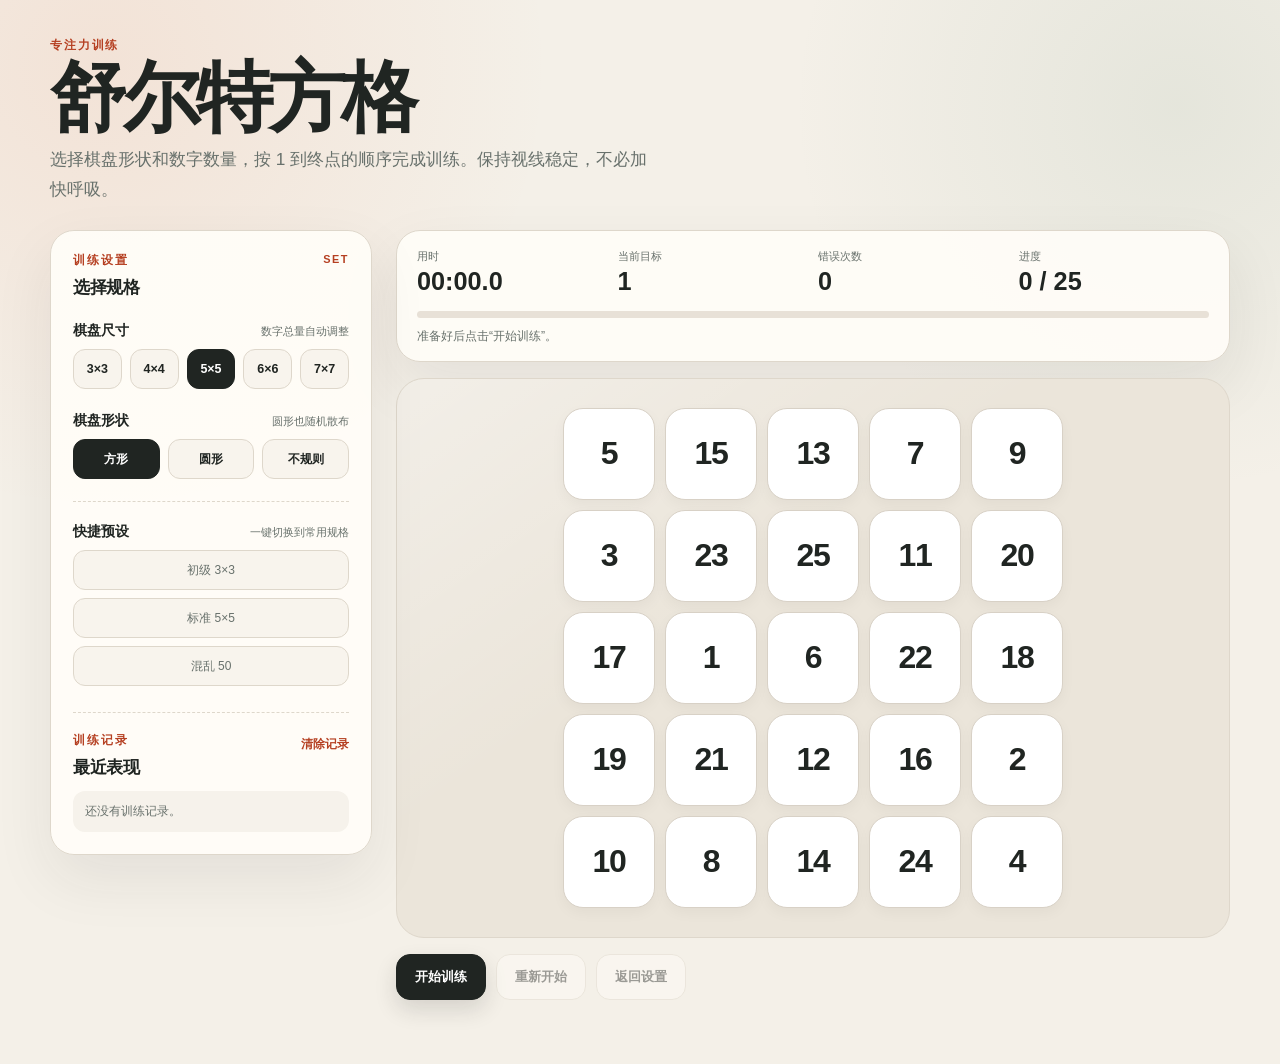
==== commit 062111d2: "fix: distinguish circular and irregular boards" ====
--- a/index.html
+++ b/index.html
@@ -359,6 +359,31 @@
 .board[data-shape="circle"],
 .board[data-shape="irregular"] {
   position: relative;
+  isolation: isolate;
+}
+
+.shape-outline {
+  position: absolute;
+  inset: 0;
+  z-index: 0;
+  width: 100%;
+  height: 100%;
+  overflow: visible;
+  pointer-events: none;
+}
+
+.board[data-shape="circle"] .shape-outline circle {
+  fill: rgba(255, 255, 255, 0.42);
+  stroke: #bdb4a6;
+  stroke-width: 1;
+  stroke-dasharray: 3 3;
+}
+
+.board[data-shape="irregular"] .shape-outline polygon {
+  fill: rgba(255, 255, 255, 0.30);
+  stroke: #b7aa98;
+  stroke-width: 1.15;
+  stroke-linejoin: round;
 }
 
 .board[data-shape="circle"] .cell,
@@ -368,6 +393,7 @@
   top: calc(var(--y) * 100%);
   width: min(64px, calc(100% / var(--cell-divisor)));
   aspect-ratio: 1;
+  z-index: 1;
   border-radius: var(--radius, 50%);
   font-size: clamp(0.72rem, 1.8vw, 1rem);
   transform: translate(-50%, -50%) scale(var(--scale, 1));
@@ -751,6 +777,16 @@
     return selected;
   }
 
+  function createCircleOutline(radius = 0.45, segments = 64) {
+    return Array.from({ length: segments }, (_, index) => {
+      const angle = (index / segments) * Math.PI * 2;
+      return {
+        x: clamp(0.5 + Math.cos(angle) * radius, 0.03, 0.97),
+        y: clamp(0.5 + Math.sin(angle) * radius, 0.03, 0.97),
+      };
+    });
+  }
+
   function createCircularLayout(count, random = Math.random) {
     let gridSize = Math.max(5, Math.ceil(Math.sqrt(count / 0.58)));
     let candidates = [];
@@ -782,39 +818,70 @@
     return {
       slots: shuffle(slots, random),
       cellRatio: Math.min(0.14, actualMin * 0.78),
+      outline: createCircleOutline(),
     };
   }
 
   function createIrregularLayout(count, random = Math.random) {
-    const columns = Math.max(5, Math.ceil(Math.sqrt(count * 1.25)));
-    const rows = Math.max(4, Math.ceil((count + Math.max(3, Math.round(count * 0.22))) / columns));
-    const spacingX = 1 / columns;
-    const spacingY = 1 / rows;
-    const minSpacing = Math.min(spacingX, spacingY);
-    const candidates = [];
-
-    for (let row = 0; row < rows; row += 1) {
-      for (let column = 0; column < columns; column += 1) {
-        candidates.push({
-          x: (column + 0.5) * spacingX,
-          y: (row + 0.5) * spacingY,
-        });
+    const harmonics = [
+      { frequency: 2, amplitude: 0.052 + random() * 0.022, phase: random() * Math.PI * 2 },
+      { frequency: 3, amplitude: 0.042 + random() * 0.018, phase: random() * Math.PI * 2 },
+      { frequency: 5, amplitude: 0.030 + random() * 0.014, phase: random() * Math.PI * 2 },
+      { frequency: 7, amplitude: 0.020 + random() * 0.010, phase: random() * Math.PI * 2 },
+    ];
+
+    function boundaryRadius(angle) {
+      let radius = 0.34;
+      for (const harmonic of harmonics) {
+        radius += harmonic.amplitude * Math.sin(harmonic.frequency * angle + harmonic.phase);
       }
-    }
-
-    const selected = shuffle(candidates, random).slice(0, count);
-    const slots = selected.map((candidate) => {
-      const jitterX = spacingX * 0.08 * (random() * 2 - 1);
-      const jitterY = spacingY * 0.08 * (random() * 2 - 1);
+      return clamp(radius, 0.20, 0.47);
+    }
+
+    const outline = Array.from({ length: 72 }, (_, index) => {
+      const angle = (index / 72) * Math.PI * 2;
+      const radius = clamp(boundaryRadius(angle) + 0.025, 0.22, 0.48);
       return {
-        x: clamp(candidate.x + jitterX, 0.03, 0.97),
-        y: clamp(candidate.y + jitterY, 0.03, 0.97),
+        x: clamp(0.5 + Math.cos(angle) * radius, 0.03, 0.97),
+        y: clamp(0.5 + Math.sin(angle) * radius, 0.03, 0.97),
       };
     });
 
+    let gridSize = Math.max(7, Math.ceil(Math.sqrt(count / 0.34)));
+    let candidates = [];
+    let spacing = 1 / gridSize;
+
+    while (gridSize <= 22) {
+      candidates = [];
+      spacing = 1 / gridSize;
+      for (let row = 0; row < gridSize; row += 1) {
+        for (let column = 0; column < gridSize; column += 1) {
+          const x = (column + 0.5) * spacing;
+          const y = (row + 0.5) * spacing;
+          const dx = x - 0.5;
+          const dy = y - 0.5;
+          const angle = Math.atan2(dy, dx);
+          const radius = Math.hypot(dx, dy);
+          if (radius <= boundaryRadius(angle) - spacing * 0.25) {
+            candidates.push({ x, y, radius });
+          }
+        }
+      }
+      if (candidates.length >= count + Math.max(4, Math.round(count * 0.12))) break;
+      gridSize += 1;
+    }
+
+    const selected = shuffle(candidates, random).slice(0, count);
+    const jitter = spacing * 0.06;
+    const slots = selected.map((candidate) => ({
+      x: clamp(candidate.x + (random() - 0.5) * jitter * 2, 0.03, 0.97),
+      y: clamp(candidate.y + (random() - 0.5) * jitter * 2, 0.03, 0.97),
+    }));
+
     return {
       slots: shuffle(slots, random),
-      cellRatio: Math.min(0.12, minSpacing * 0.72),
+      cellRatio: Math.min(0.12, spacing * 0.62),
+      outline,
     };
   }
 
@@ -1056,6 +1123,26 @@
     elements.board.style.setProperty('--cell-divisor', String(1 / layout.cellRatio));
     elements.board.innerHTML = '';
 
+    if (layout.outline) {
+      const svg = document.createElementNS('http://www.w3.org/2000/svg', 'svg');
+      svg.classList.add('shape-outline');
+      svg.setAttribute('viewBox', '0 0 100 100');
+      svg.setAttribute('preserveAspectRatio', 'none');
+      svg.setAttribute('aria-hidden', 'true');
+      if (state.settings.shape === 'circle') {
+        const circle = document.createElementNS('http://www.w3.org/2000/svg', 'circle');
+        circle.setAttribute('cx', '50');
+        circle.setAttribute('cy', '50');
+        circle.setAttribute('r', '45');
+        svg.append(circle);
+      } else {
+        const polygon = document.createElementNS('http://www.w3.org/2000/svg', 'polygon');
+        polygon.setAttribute('points', layout.outline.map((point) => `${point.x * 100},${point.y * 100}`).join(' '));
+        svg.append(polygon);
+      }
+      elements.board.append(svg);
+    }
+
     values.forEach((value, index) => {
       const cell = document.createElement('button');
       cell.type = 'button';
@@ -1069,8 +1156,13 @@
         const slot = layout.slots[index];
         cell.style.setProperty('--x', slot.x);
         cell.style.setProperty('--y', slot.y);
-        cell.style.setProperty('--scale', (0.86 + random() * 0.14).toFixed(3));
-        cell.style.setProperty('--radius', `${(44 + random() * 6).toFixed(1)}%`);
+        if (state.settings.shape === 'circle') {
+          cell.style.setProperty('--scale', '1');
+          cell.style.setProperty('--radius', '50%');
+        } else {
+          cell.style.setProperty('--scale', (0.82 + random() * 0.16).toFixed(3));
+          cell.style.setProperty('--radius', `${(26 + random() * 22).toFixed(1)}%`);
+        }
       }
 
       cell.addEventListener('click', () => handleCellClick(cell, value));
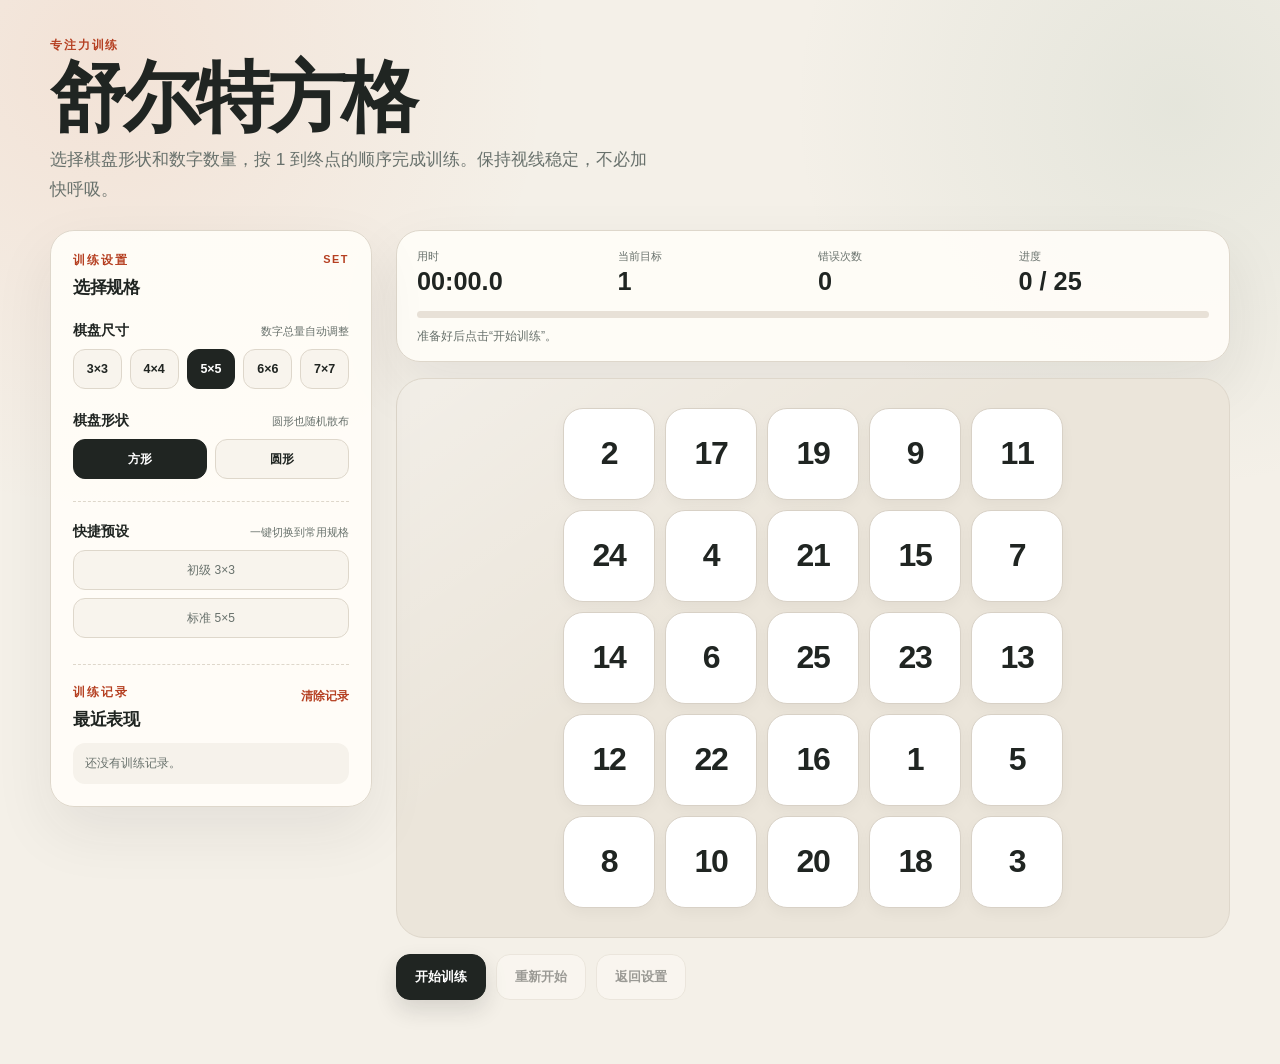
==== commit 16b7a82a: "refactor: remove irregular board mode" ====
--- a/index.html
+++ b/index.html
@@ -356,8 +356,7 @@
   aspect-ratio: 1;
 }
 
-.board[data-shape="circle"],
-.board[data-shape="irregular"] {
+.board[data-shape="circle"] {
   position: relative;
   isolation: isolate;
 }
@@ -379,15 +378,7 @@
   stroke-dasharray: 3 3;
 }
 
-.board[data-shape="irregular"] .shape-outline polygon {
-  fill: rgba(255, 255, 255, 0.30);
-  stroke: #b7aa98;
-  stroke-width: 1.15;
-  stroke-linejoin: round;
-}
-
-.board[data-shape="circle"] .cell,
-.board[data-shape="irregular"] .cell {
+.board[data-shape="circle"] .cell {
   position: absolute;
   left: calc(var(--x) * 100%);
   top: calc(var(--y) * 100%);
@@ -423,8 +414,7 @@
   transform: translateY(-2px);
 }
 
-.board[data-shape="circle"] .cell:hover:not(:disabled):not(.correct),
-.board[data-shape="irregular"] .cell:hover:not(:disabled):not(.correct) {
+.board[data-shape="circle"] .cell:hover:not(:disabled):not(.correct) {
   transform: translate(-50%, -50%) scale(var(--scale, 1)) translateY(-2px);
 }
 
@@ -635,7 +625,6 @@
             <div class="choice-row" role="group" aria-label="棋盘形状">
               <button class="choice" type="button" data-setting="shape" data-value="square" aria-pressed="true">方形</button>
               <button class="choice" type="button" data-setting="shape" data-value="circle" aria-pressed="false">圆形</button>
-              <button class="choice" type="button" data-setting="shape" data-value="irregular" aria-pressed="false">不规则</button>
             </div>
           </div>
 
@@ -647,7 +636,6 @@
             <div class="preset-row">
               <button class="preset" type="button" data-preset="beginner">初级 3×3</button>
               <button class="preset" type="button" data-preset="standard">标准 5×5</button>
-              <button class="preset" type="button" data-preset="chaos">混乱 50</button>
             </div>
           </div>
 
@@ -822,69 +810,6 @@
     };
   }
 
-  function createIrregularLayout(count, random = Math.random) {
-    const harmonics = [
-      { frequency: 2, amplitude: 0.052 + random() * 0.022, phase: random() * Math.PI * 2 },
-      { frequency: 3, amplitude: 0.042 + random() * 0.018, phase: random() * Math.PI * 2 },
-      { frequency: 5, amplitude: 0.030 + random() * 0.014, phase: random() * Math.PI * 2 },
-      { frequency: 7, amplitude: 0.020 + random() * 0.010, phase: random() * Math.PI * 2 },
-    ];
-
-    function boundaryRadius(angle) {
-      let radius = 0.34;
-      for (const harmonic of harmonics) {
-        radius += harmonic.amplitude * Math.sin(harmonic.frequency * angle + harmonic.phase);
-      }
-      return clamp(radius, 0.20, 0.47);
-    }
-
-    const outline = Array.from({ length: 72 }, (_, index) => {
-      const angle = (index / 72) * Math.PI * 2;
-      const radius = clamp(boundaryRadius(angle) + 0.025, 0.22, 0.48);
-      return {
-        x: clamp(0.5 + Math.cos(angle) * radius, 0.03, 0.97),
-        y: clamp(0.5 + Math.sin(angle) * radius, 0.03, 0.97),
-      };
-    });
-
-    let gridSize = Math.max(7, Math.ceil(Math.sqrt(count / 0.34)));
-    let candidates = [];
-    let spacing = 1 / gridSize;
-
-    while (gridSize <= 22) {
-      candidates = [];
-      spacing = 1 / gridSize;
-      for (let row = 0; row < gridSize; row += 1) {
-        for (let column = 0; column < gridSize; column += 1) {
-          const x = (column + 0.5) * spacing;
-          const y = (row + 0.5) * spacing;
-          const dx = x - 0.5;
-          const dy = y - 0.5;
-          const angle = Math.atan2(dy, dx);
-          const radius = Math.hypot(dx, dy);
-          if (radius <= boundaryRadius(angle) - spacing * 0.25) {
-            candidates.push({ x, y, radius });
-          }
-        }
-      }
-      if (candidates.length >= count + Math.max(4, Math.round(count * 0.12))) break;
-      gridSize += 1;
-    }
-
-    const selected = shuffle(candidates, random).slice(0, count);
-    const jitter = spacing * 0.06;
-    const slots = selected.map((candidate) => ({
-      x: clamp(candidate.x + (random() - 0.5) * jitter * 2, 0.03, 0.97),
-      y: clamp(candidate.y + (random() - 0.5) * jitter * 2, 0.03, 0.97),
-    }));
-
-    return {
-      slots: shuffle(slots, random),
-      cellRatio: Math.min(0.12, spacing * 0.62),
-      outline,
-    };
-  }
-
   function objective(values, slots) {
     let minimum = Infinity;
     let total = 0;
@@ -977,7 +902,6 @@
     assignValuesToSlots,
     buildValues,
     createCircularLayout,
-    createIrregularLayout,
     createSquareLayout,
     formatTime,
     shuffle,
@@ -1107,8 +1031,7 @@
 
   function createLayout(random) {
     if (state.settings.shape === 'square') return core.createSquareLayout(state.settings.squareSize);
-    if (state.settings.shape === 'circle') return core.createCircularLayout(state.settings.count, random);
-    return core.createIrregularLayout(state.settings.count, random);
+    return core.createCircularLayout(state.settings.count, random);
   }
 
   function renderBoard(random = Math.random) {
@@ -1156,13 +1079,8 @@
         const slot = layout.slots[index];
         cell.style.setProperty('--x', slot.x);
         cell.style.setProperty('--y', slot.y);
-        if (state.settings.shape === 'circle') {
-          cell.style.setProperty('--scale', '1');
-          cell.style.setProperty('--radius', '50%');
-        } else {
-          cell.style.setProperty('--scale', (0.82 + random() * 0.16).toFixed(3));
-          cell.style.setProperty('--radius', `${(26 + random() * 22).toFixed(1)}%`);
-        }
+        cell.style.setProperty('--scale', '1');
+        cell.style.setProperty('--radius', '50%');
       }
 
       cell.addEventListener('click', () => handleCellClick(cell, value));
@@ -1284,9 +1202,7 @@
   }
 
   function shapeLabel(shape) {
-    if (shape === 'circle') return '圆形';
-    if (shape === 'irregular') return '不规则';
-    return '方形';
+    return shape === 'circle' ? '圆形' : '方形';
   }
 
   function specLabel(settings) {
@@ -1348,7 +1264,6 @@
     const presets = {
       beginner: { shape: 'square', squareSize: 3, count: 25 },
       standard: { shape: 'square', squareSize: 5, count: 25 },
-      chaos: { shape: 'irregular', squareSize: 5, count: 50 },
     };
     state.settings = { ...presets[preset] };
     setPreviewState();
